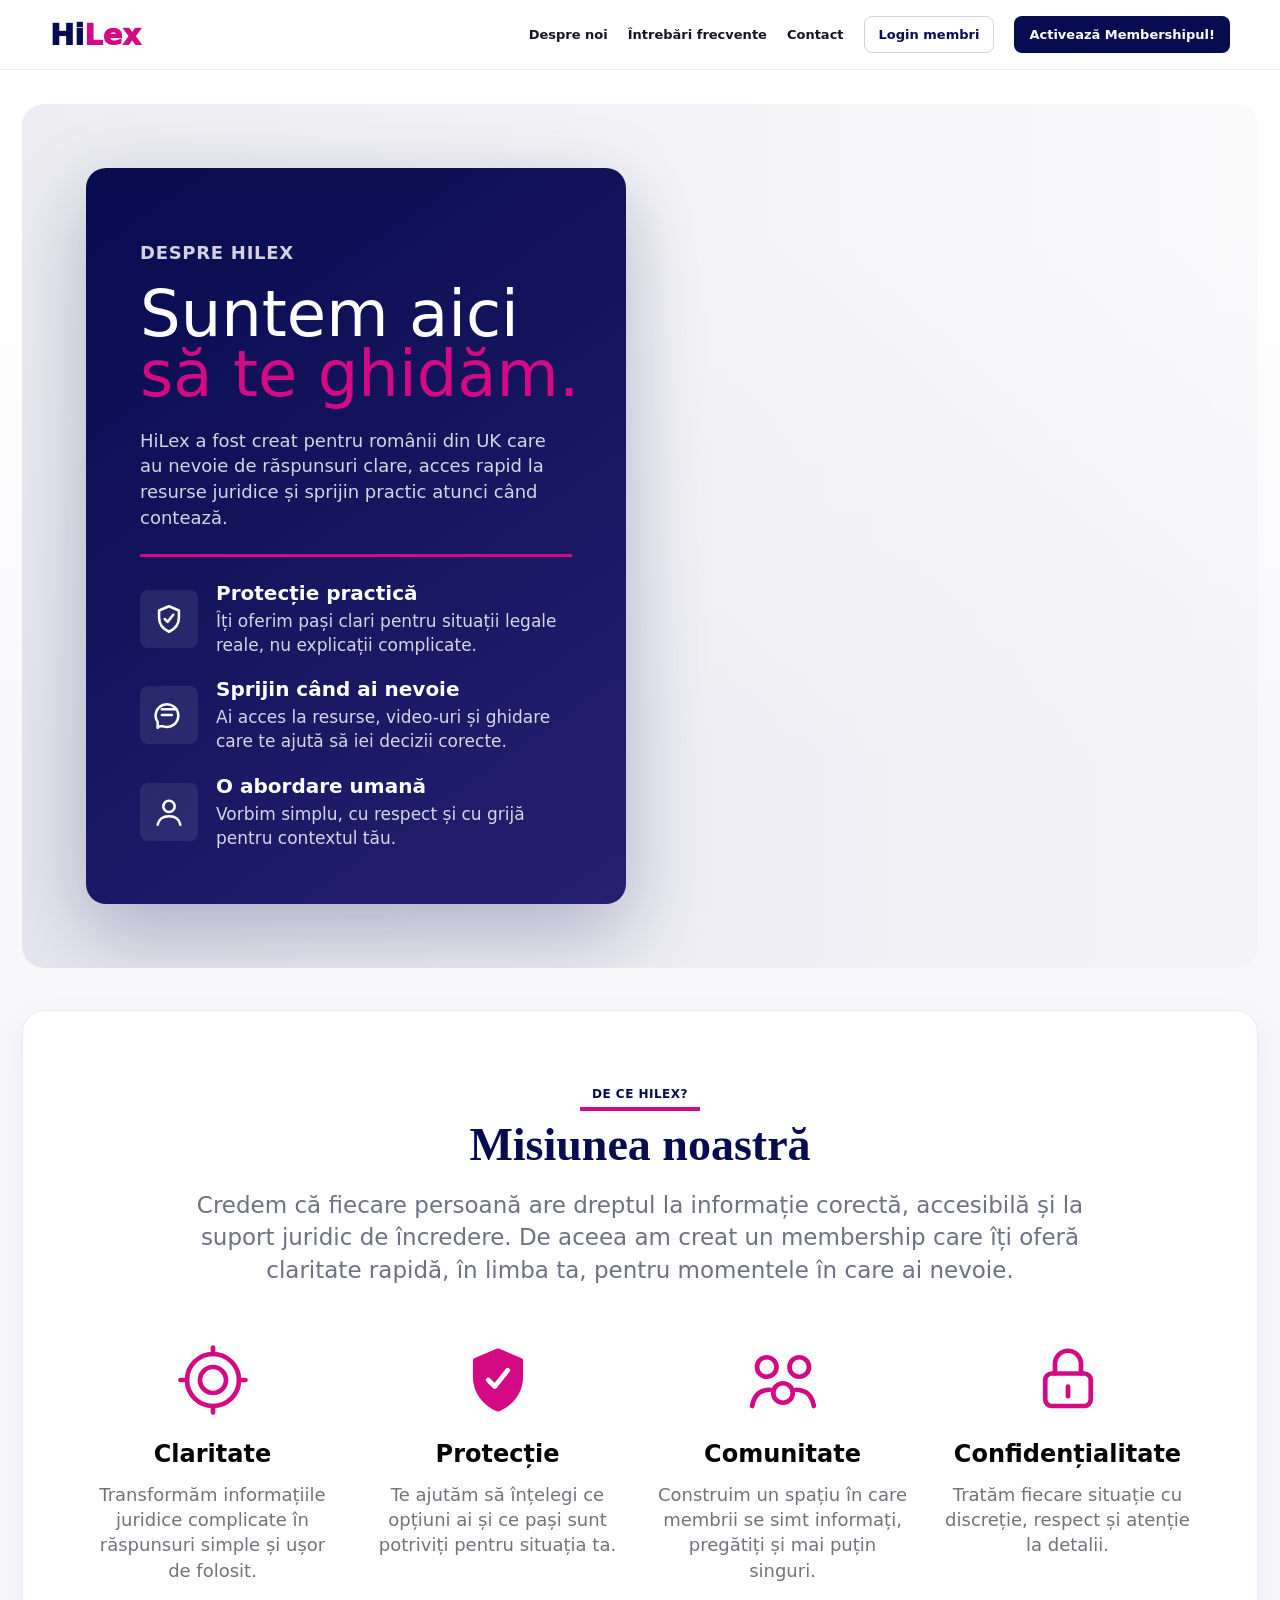
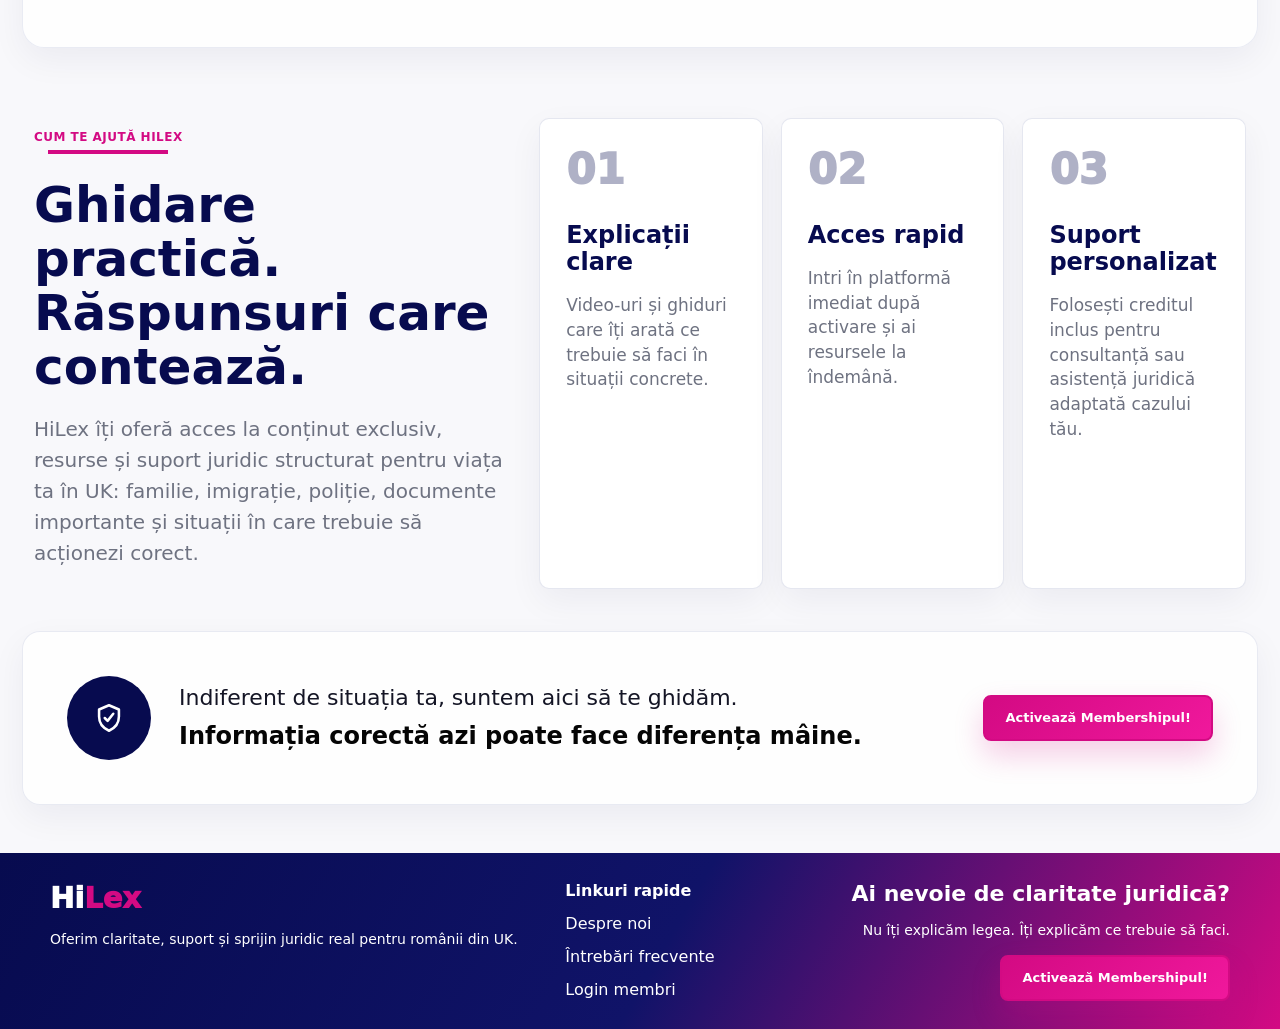
==== about.html @ f6d34c8b "commit" ====
<!doctype html>
<html lang="ro">
  <head>
    <meta charset="utf-8" />
    <meta name="viewport" content="width=device-width, initial-scale=1" />
    <title>Despre HiLex - Protecție legală pentru viața reală</title>
    <meta
      name="description"
      content="HiLex este membershipul creat pentru românii din UK care au nevoie de claritate, ghidare practică și acces rapid la resurse juridice."
    />
    <link rel="stylesheet" href="styles.css" />
  </head>
  <body>
    <header class="site-header">
      <a class="brand" href="index.html">Hi<span>Lex</span></a>
      <nav>
        <a href="about.html">Despre noi</a>
        <a href="index.html#faq">Întrebări frecvente</a>
        <a href="#contact">Contact</a>
        <a class="header-login" href="https://membersaccess.hilex.co.uk/login">Login membri</a>
        <a class="header-cta" href="index.html#pachete">Activează Membershipul!</a>
      </nav>
    </header>

    <main>
      <section class="about-hero">
        <div class="about-hero-image">
          <div class="about-hero-panel">
            <p class="mini-label">Despre HiLex</p>
            <h1>Suntem aici<br /><span>să te ghidăm.</span></h1>
            <p>
              HiLex a fost creat pentru românii din UK care au nevoie de răspunsuri clare,
              acces rapid la resurse juridice și sprijin practic atunci când contează.
            </p>
            <div class="about-panel-line"></div>
            <div class="about-proof-list">
              <article>
                <span class="about-proof-icon" aria-hidden="true">
                  <svg viewBox="0 0 24 24"><path d="M12 3 19 6v5c0 4.5-2.8 8.2-7 10-4.2-1.8-7-5.5-7-10V6l7-3Z"/><path d="m9 12 2 2 4-5"/></svg>
                </span>
                <div>
                  <strong>Protecție practică</strong>
                  <p>Îți oferim pași clari pentru situații legale reale, nu explicații complicate.</p>
                </div>
              </article>
              <article>
                <span class="about-proof-icon" aria-hidden="true">
                  <svg viewBox="0 0 24 24"><path d="M7 8h10"/><path d="M7 12h7"/><path d="M5 20 4 21v-4A8 8 0 1 1 8 20H5Z"/></svg>
                </span>
                <div>
                  <strong>Sprijin când ai nevoie</strong>
                  <p>Ai acces la resurse, video-uri și ghidare care te ajută să iei decizii corecte.</p>
                </div>
              </article>
              <article>
                <span class="about-proof-icon" aria-hidden="true">
                  <svg viewBox="0 0 24 24"><path d="M12 12a4 4 0 1 0 0-8 4 4 0 0 0 0 8Z"/><path d="M4 21c.8-4 3.4-6 8-6s7.2 2 8 6"/></svg>
                </span>
                <div>
                  <strong>O abordare umană</strong>
                  <p>Vorbim simplu, cu respect și cu grijă pentru contextul tău.</p>
                </div>
              </article>
            </div>
          </div>
        </div>
      </section>

      <section class="about-mission">
        <p class="mini-label">De ce HiLex?</p>
        <h2>Misiunea noastră</h2>
        <p class="about-section-lead">
          Credem că fiecare persoană are dreptul la informație corectă, accesibilă
          și la suport juridic de încredere. De aceea am creat un membership care
          îți oferă claritate rapidă, în limba ta, pentru momentele în care ai nevoie.
        </p>
        <div class="about-values-grid">
          <article>
            <span class="about-value-icon" aria-hidden="true">
              <svg viewBox="0 0 24 24"><circle cx="12" cy="12" r="8"/><circle cx="12" cy="12" r="4"/><path d="M12 4V2"/><path d="M20 12h2"/><path d="M12 22v-2"/><path d="M2 12h2"/></svg>
            </span>
            <h3>Claritate</h3>
            <p>Transformăm informațiile juridice complicate în răspunsuri simple și ușor de folosit.</p>
          </article>
          <article>
            <span class="about-value-icon solid" aria-hidden="true">
              <svg viewBox="0 0 24 24"><path d="M12 3 19 6v5c0 4.5-2.8 8.2-7 10-4.2-1.8-7-5.5-7-10V6l7-3Z"/><path d="m9 12 2 2 4-5"/></svg>
            </span>
            <h3>Protecție</h3>
            <p>Te ajutăm să înțelegi ce opțiuni ai și ce pași sunt potriviți pentru situația ta.</p>
          </article>
          <article>
            <span class="about-value-icon" aria-hidden="true">
              <svg viewBox="0 0 24 24"><path d="M7 11a3 3 0 1 0 0-6 3 3 0 0 0 0 6Z"/><path d="M17 11a3 3 0 1 0 0-6 3 3 0 0 0 0 6Z"/><path d="M12 19a3 3 0 1 0 0-6 3 3 0 0 0 0 6Z"/><path d="M2.5 20c.6-3.2 2.4-5 5.5-5"/><path d="M21.5 20c-.6-3.2-2.4-5-5.5-5"/></svg>
            </span>
            <h3>Comunitate</h3>
            <p>Construim un spațiu în care membrii se simt informați, pregătiți și mai puțin singuri.</p>
          </article>
          <article>
            <span class="about-value-icon" aria-hidden="true">
              <svg viewBox="0 0 24 24"><rect x="5" y="10" width="14" height="10" rx="2"/><path d="M8 10V7a4 4 0 0 1 8 0v3"/><path d="M12 14v3"/></svg>
            </span>
            <h3>Confidențialitate</h3>
            <p>Tratăm fiecare situație cu discreție, respect și atenție la detalii.</p>
          </article>
        </div>
      </section>

      <section class="about-team">
        <div class="about-team-intro">
          <p class="mini-label">Cum te ajută HiLex</p>
          <h2>Ghidare practică. Răspunsuri care contează.</h2>
          <p>
            HiLex îți oferă acces la conținut exclusiv, resurse și suport juridic
            structurat pentru viața ta în UK: familie, imigrație, poliție,
            documente importante și situații în care trebuie să acționezi corect.
          </p>
        </div>
        <div class="about-support-grid">
          <article>
            <span>01</span>
            <h3>Explicații clare</h3>
            <p>Video-uri și ghiduri care îți arată ce trebuie să faci în situații concrete.</p>
          </article>
          <article>
            <span>02</span>
            <h3>Acces rapid</h3>
            <p>Intri în platformă imediat după activare și ai resursele la îndemână.</p>
          </article>
          <article>
            <span>03</span>
            <h3>Suport personalizat</h3>
            <p>Folosești creditul inclus pentru consultanță sau asistență juridică adaptată cazului tău.</p>
          </article>
        </div>
      </section>

      <section class="about-cta">
        <span class="about-cta-icon" aria-hidden="true">
          <svg viewBox="0 0 24 24"><path d="M12 3 19 6v5c0 4.5-2.8 8.2-7 10-4.2-1.8-7-5.5-7-10V6l7-3Z"/><path d="m9 12 2 2 4-5"/></svg>
        </span>
        <div>
          <p>Indiferent de situația ta, suntem aici să te ghidăm.</p>
          <strong>Informația corectă azi poate face diferența mâine.</strong>
        </div>
        <a class="button primary" href="index.html#pachete">Activează Membershipul!</a>
      </section>
    </main>

    <footer class="footer" id="contact">
      <div>
        <a class="brand" href="index.html">Hi<span>Lex</span></a>
        <p>Oferim claritate, suport și sprijin juridic real pentru românii din UK.</p>
      </div>
      <div>
        <strong>Linkuri rapide</strong>
        <a href="about.html">Despre noi</a>
        <a href="index.html#faq">Întrebări frecvente</a>
        <a href="https://membersaccess.hilex.co.uk/login">Login membri</a>
      </div>
      <div class="footer-cta">
        <h3>Ai nevoie de claritate juridică?</h3>
        <p>Nu îți explicăm legea. Îți explicăm ce trebuie să faci.</p>
        <a class="button primary" href="index.html#pachete">Activează Membershipul!</a>
      </div>
    </footer>
  </body>
</html>
---- styles.css ----
:root {
  --navy: #070b4f;
  --navy-2: #12165f;
  --pink: #d30a83;
  --pink-2: #f0189c;
  --pink-soft: #fff0f8;
  --lavender: #f6f3ff;
  --ink: #141525;
  --muted: #6e7281;
  --line: #e4e6f0;
  --soft: #f8f8fb;
  --white: #ffffff;
  --shadow: 0 20px 60px rgba(7, 11, 79, 0.09);
  --shadow-soft: 0 12px 34px rgba(7, 11, 79, 0.055);
  --page-max: 1180px;
  font-family: Inter, ui-sans-serif, system-ui, -apple-system, BlinkMacSystemFont, "Segoe UI", sans-serif;
}

* {
  box-sizing: border-box;
}

html {
  scroll-behavior: smooth;
  overflow-x: hidden;
}

body {
  background:
    linear-gradient(180deg, #ffffff 0, #ffffff 240px, var(--soft) 760px);
  color: var(--ink);
  margin: 0;
  overflow-x: hidden;
}

a {
  color: inherit;
  text-decoration: none;
}

.site-header {
  align-items: center;
  backdrop-filter: blur(18px);
  background: rgba(255, 255, 255, 0.88);
  border-bottom: 1px solid rgba(228, 230, 240, 0.8);
  display: flex;
  gap: 20px;
  justify-content: space-between;
  padding: 16px max(22px, calc((100vw - var(--page-max)) / 2));
  position: sticky;
  top: 0;
  z-index: 30;
}

.brand {
  color: var(--navy);
  font-size: 29px;
  font-weight: 950;
  letter-spacing: 0;
}

.brand span,
.kicker,
.mini-label {
  color: var(--pink);
}

nav {
  align-items: center;
  display: flex;
  flex-wrap: wrap;
  gap: 20px;
  font-size: 13px;
  font-weight: 800;
}

.header-cta {
  background: var(--navy);
  border-radius: 8px;
  color: var(--white);
  padding: 11px 15px;
}

.header-login {
  border: 1px solid rgba(7, 11, 79, 0.18);
  border-radius: 8px;
  color: var(--navy);
  padding: 10px 14px;
}

.header-login:hover {
  background: rgba(7, 11, 79, 0.06);
}

.hero {
  background: transparent;
  display: grid;
  gap: 40px;
  grid-template-columns: minmax(0, 1fr) minmax(390px, 0.92fr);
  margin: 30px auto 0;
  max-width: min(var(--page-max), calc(100vw - 44px));
  overflow: hidden;
  padding: 0 0 32px;
}

.hero-copy {
  align-self: center;
}

.kicker,
.mini-label {
  font-size: 12px;
  font-weight: 900;
  letter-spacing: 0.04em;
  text-transform: uppercase;
}

h1,
h2,
h3,
p {
  letter-spacing: 0;
}

h1 {
  color: var(--navy);
  font-family: Georgia, "Times New Roman", serif;
  font-size: clamp(42px, 4.8vw, 64px);
  font-weight: 760;
  line-height: 0.94;
  margin: 12px 0 18px;
  max-width: 720px;
}

h1 span {
  display: block;
  white-space: nowrap;
}

h1 .line-two {
  color: var(--pink);
}

h2 {
  color: var(--navy);
  font-family: Georgia, "Times New Roman", serif;
  font-size: clamp(30px, 3.8vw, 46px);
  font-weight: 760;
  line-height: 1.04;
  margin: 8px 0 12px;
}

h3 {
  color: var(--navy);
  font-size: 22px;
  line-height: 1.14;
  margin: 0;
}

.lead {
  color: var(--navy);
  font-size: clamp(16px, 1.35vw, 19px);
  font-weight: 850;
  line-height: 1.34;
  max-width: 620px;
}

.problem-grid {
  display: grid;
  gap: 10px;
  grid-template-columns: repeat(2, minmax(0, 1fr));
  margin: 24px 0 18px;
  max-width: 690px;
}

.problem-grid article {
  align-items: center;
  background: rgba(255, 255, 255, 0.86);
  border: 1px solid rgba(211, 10, 131, 0.16);
  border-radius: 8px;
  box-shadow: var(--shadow-soft);
  display: flex;
  gap: 13px;
  min-height: 72px;
  padding: 13px;
  transition: transform 180ms ease, box-shadow 180ms ease, border-color 180ms ease;
}

.problem-grid article:hover {
  border-color: var(--pink);
  box-shadow: 0 20px 42px rgba(211, 10, 131, 0.12);
  transform: translateY(-4px);
}

.icon {
  align-items: center;
  background:
    linear-gradient(180deg, rgba(255, 255, 255, 0.74), rgba(255, 255, 255, 0.48)),
    rgba(7, 11, 79, 0.08);
  border: 1px solid rgba(7, 11, 79, 0.08);
  border-radius: 999px;
  color: var(--navy);
  display: inline-flex;
  flex: 0 0 40px;
  height: 40px;
  justify-content: center;
  width: 40px;
}

.icon svg {
  fill: none;
  height: 21px;
  stroke: currentColor;
  stroke-linecap: round;
  stroke-linejoin: round;
  stroke-width: 1.9;
  width: 21px;
}

.problem-grid strong {
  color: var(--navy);
  font-size: 13px;
  line-height: 1.22;
}

.member-note {
  background: rgba(7, 11, 79, 0.055);
  border: 1px solid rgba(7, 11, 79, 0.12);
  border-radius: 8px;
  color: var(--navy);
  font-size: 13px;
  font-weight: 820;
  line-height: 1.4;
  margin: 22px 0;
  max-width: 690px;
  padding: 13px 15px;
}

.actions {
  display: flex;
  flex-wrap: wrap;
  gap: 14px;
  margin-top: 20px;
}

.button {
  align-items: center;
  border: 2px solid var(--navy);
  border-radius: 8px;
  cursor: pointer;
  display: inline-flex;
  font-size: 13px;
  font-weight: 900;
  justify-content: center;
  min-height: 46px;
  padding: 12px 20px;
  transition: transform 180ms ease, box-shadow 180ms ease, background 180ms ease;
}

.button:hover {
  transform: translateY(-2px);
}

.button.primary {
  background: linear-gradient(135deg, var(--pink), var(--pink-2));
  border-color: var(--pink);
  box-shadow: 0 14px 30px rgba(211, 10, 131, 0.2);
  color: var(--white);
}

.button.secondary {
  background: var(--white);
  color: var(--navy);
}

.button.secondary:hover {
  background: var(--navy);
  color: var(--white);
}

.launch-note {
  color: #8d1158;
  font-size: 12px;
  font-weight: 850;
  margin-top: 12px;
}

.hero-media {
  align-self: center;
}

.media-card {
  aspect-ratio: 1418 / 1132;
  border: 1px solid rgba(255, 255, 255, 0.72);
  border-radius: 10px;
  box-shadow: 0 22px 56px rgba(7, 11, 79, 0.14);
  min-height: 0;
  overflow: hidden;
  position: relative;
}

.media-image {
  background:
    url("assets/hilex-hero.png");
  background-position: center;
  background-size: cover;
  height: 100%;
  min-height: 0;
}

.floating-note {
  align-items: center;
  background: rgba(255, 255, 255, 0.96);
  border: 1px solid rgba(255, 255, 255, 0.86);
  border-radius: 10px;
  box-shadow: 0 18px 44px rgba(7, 11, 79, 0.14);
  color: #1f2028;
  display: flex;
  flex-wrap: wrap;
  font-size: 16px;
  font-weight: 520;
  line-height: 1.05;
  max-width: 270px;
  padding: 13px 18px;
  position: absolute;
  display: none;
}

.floating-note::before {
  background: transparent;
  border-radius: 0;
  color: var(--pink);
  content: "⚖";
  display: grid;
  flex: 0 0 38px;
  font-size: 28px;
  font-weight: 950;
  height: 38px;
  margin-right: 12px;
  place-items: center;
}

.floating-note strong {
  display: block;
  flex-basis: calc(100% - 50px);
  font-weight: 920;
}

.floating-note[data-icon="person"]::before {
  content: "○";
  font-size: 34px;
}

.floating-note[data-icon="chat"]::before {
  content: "☏";
  font-size: 30px;
}

.note-one {
  right: 26px;
  top: 92px;
}

.note-two {
  bottom: 132px;
  right: 26px;
}

.note-three {
  bottom: 34px;
  left: 26px;
}

.trust-strip {
  background: rgba(255, 255, 255, 0.94);
  border: 1px solid rgba(228, 230, 240, 0.9);
  border-radius: 10px;
  box-shadow: 0 18px 46px rgba(7, 11, 79, 0.055);
  display: grid;
  gap: 0;
  grid-template-columns: repeat(4, minmax(0, 1fr));
  margin: 8px auto 0;
  max-width: min(var(--page-max), calc(100vw - 44px));
  overflow: hidden;
  padding: 22px 28px 26px;
  position: relative;
  z-index: 3;
}

.trust-title {
  align-items: center;
  background: transparent;
  border-bottom: 0;
  display: grid;
  gap: 5px;
  grid-column: 1 / -1;
  justify-content: center;
  padding: 0 0 20px;
  text-align: center;
}

.trust-title span {
  color: var(--pink);
  font-size: 11px;
  font-weight: 950;
  letter-spacing: 0.06em;
  text-transform: uppercase;
}

.trust-title h2 {
  color: var(--navy);
  font-family: Georgia, "Times New Roman", serif;
  font-size: clamp(26px, 3vw, 38px);
  font-weight: 850;
  margin: 0;
  text-align: center;
}

.trust-strip article {
  align-items: start;
  border-right: 1px solid rgba(228, 230, 240, 0.95);
  display: grid;
  gap: 8px;
  min-height: 132px;
  padding: 8px 26px 0;
}

.trust-strip article:last-child {
  border-right: 0;
}

.trust-strip strong {
  color: var(--navy);
  font-size: 14px;
  font-weight: 900;
  line-height: 1.24;
}

.trust-strip p {
  color: var(--navy);
  font-size: 12px;
  font-weight: 560;
  line-height: 1.45;
  margin: 0;
  opacity: 0.86;
}

.trust-icon {
  align-items: center;
  background: transparent;
  border: 0;
  border-radius: 0;
  color: var(--pink);
  display: inline-flex;
  flex: 0 0 34px;
  height: 34px;
  justify-content: center;
  width: 34px;
}

.trust-icon svg {
  fill: none;
  height: 34px;
  stroke: currentColor;
  stroke-linecap: round;
  stroke-linejoin: round;
  stroke-width: 1.9;
  width: 34px;
}

.section {
  margin: 0 auto;
  max-width: min(var(--page-max), calc(100vw - 44px));
  padding: 54px 0;
}

.section.centered {
  text-align: center;
}

.section.centered:not(.soft) {
  background: rgba(255, 255, 255, 0.94);
  border: 1px solid rgba(228, 230, 240, 0.92);
  border-radius: 8px;
  box-shadow: var(--shadow-soft);
  margin-top: 14px;
  padding: 38px 34px;
}

.section.soft {
  background: transparent;
  max-width: min(var(--page-max), calc(100vw - 44px));
  padding-left: 0;
  padding-right: 0;
}

.muted {
  color: var(--muted);
  font-size: 15px;
  line-height: 1.5;
  margin-left: auto;
  margin-right: auto;
  max-width: 790px;
}

.situation-grid,
.steps-grid,
.video-grid,
.pricing-grid {
  display: grid;
  gap: 22px;
  margin-top: 28px;
}

.situation-grid {
  grid-template-columns: repeat(3, minmax(0, 1fr));
}

.info-card,
.step,
.video-card,
.price-card {
  background: var(--white);
  border: 1px solid var(--line);
  border-radius: 8px;
  box-shadow: var(--shadow-soft);
  text-align: left;
}

.info-card {
  background: var(--white);
  display: flex;
  flex-direction: column;
  gap: 14px;
  min-height: 270px;
  padding: 28px;
  position: relative;
  text-align: left;
  transition: transform 180ms ease, box-shadow 180ms ease;
}

.info-card:hover,
.video-card:hover,
.price-card:hover {
  box-shadow: var(--shadow);
  transform: translateY(-4px);
}

.info-card.emphasized {
  border-color: var(--line);
}

.card-number {
  color: rgba(7, 11, 79, 0.35);
  display: inline-block;
  font-size: 24px;
  font-weight: 950;
  line-height: 1;
  padding-bottom: 12px;
  position: relative;
}

.card-number::after {
  background: var(--pink);
  bottom: 0;
  content: "";
  height: 2px;
  left: 0;
  position: absolute;
  width: 34px;
}

.info-card h3 {
  font-size: 20px;
  line-height: 1.08;
  max-width: 260px;
}

.info-card p,
.step p,
.video-card p,
.price-card p,
.footer p {
  color: var(--muted);
  line-height: 1.5;
  font-size: 14px;
}

.info-card > p {
  border-top: 2px solid rgba(7, 11, 79, 0.18);
  font-size: 13px;
  margin: 0;
  max-width: 270px;
  padding-top: 16px;
}

.info-card strong,
.video-card small,
.small-note {
  background: rgba(7, 11, 79, 0.055);
  border-radius: 8px;
  color: var(--navy);
  display: block;
  font-weight: 790;
  padding: 14px;
}

.info-card strong {
  align-items: center;
  display: grid;
  font-size: 12px;
  gap: 12px;
  grid-template-columns: 38px minmax(0, 1fr);
  margin-top: auto;
  padding: 12px;
}

.info-card strong span {
  align-items: center;
  border-right: 1px solid rgba(7, 11, 79, 0.12);
  color: var(--pink);
  display: inline-flex;
  font-size: 24px;
  height: 42px;
}

.member-note.slim {
  display: inline-block;
  font-size: 13px;
  margin-top: 26px;
  max-width: 980px;
}

.steps-grid {
  counter-reset: membership-step;
  grid-template-columns: repeat(3, minmax(0, 1fr));
  margin-left: auto;
  margin-right: auto;
  max-width: 980px;
  position: relative;
}

.steps-grid::before {
  background: linear-gradient(90deg, transparent, rgba(7, 11, 79, 0.16), transparent);
  content: "";
  height: 2px;
  left: 12%;
  position: absolute;
  right: 12%;
  top: 42px;
}

.step {
  background:
    linear-gradient(180deg, rgba(255, 255, 255, 0.96), rgba(255, 255, 255, 0.88));
  min-height: 238px;
  overflow: hidden;
  padding: 30px;
  position: relative;
  transition: transform 180ms ease, box-shadow 180ms ease, border-color 180ms ease;
}

.step.active {
  background:
    linear-gradient(145deg, var(--navy), var(--navy-2));
  color: var(--white);
}

.step.active h3,
.step.active p {
  color: var(--white);
}

.step span {
  align-items: center;
  background: rgba(7, 11, 79, 0.07);
  border: 1px solid rgba(7, 11, 79, 0.08);
  border-radius: 999px;
  color: var(--navy);
  display: inline-flex;
  font-size: 21px;
  font-weight: 950;
  height: 64px;
  justify-content: center;
  margin-bottom: 28px;
  position: relative;
  width: 64px;
  z-index: 1;
}

.step.active span {
  background: rgba(255, 255, 255, 0.12);
  border-color: rgba(255, 255, 255, 0.2);
  color: var(--white);
}

.step::after {
  background: rgba(7, 11, 79, 0.045);
  border-radius: 999px;
  content: "";
  height: 150px;
  position: absolute;
  right: -54px;
  top: -62px;
  width: 150px;
}

.step:hover {
  border-color: rgba(7, 11, 79, 0.18);
  box-shadow: var(--shadow);
  transform: translateY(-5px);
}

.video-grid {
  grid-template-columns: repeat(3, minmax(0, 1fr));
}

.video-card {
  overflow: hidden;
  transition: transform 180ms ease, box-shadow 180ms ease;
}

.video-card h3,
.video-card p,
.video-card small {
  margin-left: 20px;
  margin-right: 20px;
}

.video-card h3 {
  font-size: 18px;
  margin-top: 22px;
}

.video-card small {
  margin-bottom: 24px;
}

.video-thumb {
  align-items: center;
  aspect-ratio: 16 / 9;
  border: 0;
  background-position: center;
  background-size: cover;
  cursor: pointer;
  display: grid;
  font: inherit;
  overflow: hidden;
  padding: 0;
  place-items: center;
  position: relative;
  text-align: center;
  width: 100%;
}

.video-thumb:hover span,
.video-thumb:focus-visible span {
  transform: scale(1.06);
}

.video-thumb:focus-visible {
  outline: 3px solid rgba(211, 10, 131, 0.36);
  outline-offset: 4px;
}

.video-thumb::before {
  background: linear-gradient(180deg, rgba(7, 11, 79, 0.08), rgba(7, 11, 79, 0.62));
  content: "";
  inset: 0;
  position: absolute;
}

.video-thumb span {
  align-items: center;
  background: rgba(255, 255, 255, 0.94);
  border-radius: 999px;
  box-shadow: 0 16px 34px rgba(0, 0, 0, 0.18);
  color: var(--pink);
  display: inline-flex;
  font-size: 24px;
  height: 58px;
  justify-content: center;
  padding-left: 5px;
  position: relative;
  transition: transform 180ms ease;
  width: 58px;
}

.video-thumb b {
  background: var(--pink);
  border-radius: 999px;
  color: var(--white);
  font-size: 12px;
  font-weight: 950;
  left: 16px;
  padding: 8px 11px;
  position: absolute;
  text-transform: uppercase;
  top: 16px;
}

.video-thumb.police {
  background-image: url("https://images.unsplash.com/photo-1589578527966-fdac0f44566c?auto=format&fit=crop&w=900&q=80");
}

.video-thumb.citizenship {
  background-image: url("https://images.unsplash.com/photo-1450101499163-c8848c66ca85?auto=format&fit=crop&w=900&q=80");
}

.video-thumb.protection {
  background-image: url("https://images.unsplash.com/photo-1505664194779-8beaceb93744?auto=format&fit=crop&w=900&q=80");
}

.package-subtitle,
.closing-line {
  color: var(--navy);
  font-weight: 950;
}

.pricing-grid {
  align-items: stretch;
  grid-template-columns: repeat(2, minmax(0, 1fr));
  margin-left: auto;
  margin-right: auto;
  max-width: 1040px;
  text-align: left;
}

.price-card {
  display: flex;
  flex-direction: column;
  padding: 28px;
  position: relative;
}

.price-card.recommended {
  border: 2px solid var(--pink);
  box-shadow: 0 22px 58px rgba(211, 10, 131, 0.14);
}

.recommended-label {
  color: var(--pink);
  background: var(--pink);
  border-radius: 999px;
  color: var(--white);
  display: inline-flex;
  font-size: 12px;
  font-weight: 950;
  left: 0;
  position: absolute;
  right: 0;
  text-align: center;
  top: -18px;
  width: fit-content;
  margin: 0 auto;
  padding: 7px 12px;
}

.price {
  color: #030303;
  font-size: clamp(42px, 4.8vw, 58px);
  font-weight: 950;
  line-height: 1;
  margin: 20px 0 14px;
}

.price span {
  font-size: 18px;
  font-weight: 500;
}

.price-card hr {
  border: 0;
  border-top: 3px solid var(--pink);
  margin: 20px 0;
  width: 100%;
}

ul {
  display: grid;
  gap: 10px;
  list-style: none;
  margin: 16px 0 28px;
  padding: 0;
}

li {
  color: var(--ink);
  font-size: 13px;
  line-height: 1.35;
  padding-left: 28px;
  position: relative;
}

li::before {
  align-items: center;
  background: var(--navy);
  border-radius: 999px;
  color: var(--white);
  content: "✓";
  display: inline-flex;
  font-size: 12px;
  font-weight: 950;
  height: 18px;
  justify-content: center;
  left: 0;
  position: absolute;
  top: -1px;
  width: 18px;
}

.recommended li::before {
  background: var(--pink);
}

.price-card .button {
  margin-top: auto;
  width: 100%;
}

.small-note {
  font-size: 12px;
  margin-bottom: 0;
  text-align: center;
}

.modal-open {
  overflow: hidden;
}

.modal-overlay {
  align-items: center;
  background: rgba(7, 11, 79, 0.58);
  backdrop-filter: blur(10px);
  display: flex;
  inset: 0;
  justify-content: center;
  opacity: 0;
  padding: 24px;
  pointer-events: none;
  position: fixed;
  transition: opacity 180ms ease;
  z-index: 100;
}

.modal-overlay[aria-hidden="false"] {
  opacity: 1;
  pointer-events: auto;
}

.member-modal {
  background:
    radial-gradient(circle at top right, rgba(211, 10, 131, 0.14), transparent 34%),
    var(--white);
  border: 1px solid rgba(255, 255, 255, 0.76);
  border-radius: 18px;
  box-shadow: 0 34px 90px rgba(7, 11, 79, 0.28);
  color: var(--navy);
  max-width: 520px;
  padding: 34px;
  position: relative;
  text-align: center;
  transform: translateY(10px) scale(0.98);
  transition: transform 180ms ease;
  width: min(100%, 520px);
}

.modal-overlay[aria-hidden="false"] .member-modal {
  transform: translateY(0) scale(1);
}

.modal-close {
  align-items: center;
  background: #f1f3f8;
  border: 0;
  border-radius: 999px;
  color: var(--navy);
  cursor: pointer;
  display: inline-flex;
  font-size: 26px;
  font-weight: 700;
  height: 38px;
  justify-content: center;
  line-height: 1;
  position: absolute;
  right: 18px;
  top: 18px;
  width: 38px;
}

.modal-close:hover,
.modal-close:focus-visible {
  background: rgba(211, 10, 131, 0.1);
  outline: none;
}

.modal-icon {
  align-items: center;
  background: rgba(211, 10, 131, 0.1);
  border-radius: 999px;
  color: var(--pink);
  display: inline-flex;
  font-size: 22px;
  height: 64px;
  justify-content: center;
  margin-bottom: 18px;
  padding-left: 4px;
  width: 64px;
}

.member-modal .mini-label {
  display: block;
  margin-bottom: 10px;
}

.member-modal h2 {
  font-family: inherit;
  font-size: clamp(26px, 4vw, 34px);
  line-height: 1.08;
  margin: 0 auto 14px;
  max-width: 430px;
}

.member-modal p:not(.mini-label) {
  color: var(--muted);
  font-size: 17px;
  line-height: 1.55;
  margin: 0 auto;
  max-width: 430px;
}

.modal-actions {
  display: grid;
  gap: 12px;
  margin-top: 26px;
}

.modal-secondary {
  background: transparent;
  border: 1px solid rgba(7, 11, 79, 0.16);
  color: var(--navy);
}

.about-hero {
  margin: 34px auto 0;
  max-width: min(1280px, calc(100vw - 44px));
}

.about-hero-image {
  align-items: center;
  background:
    linear-gradient(90deg, rgba(7, 11, 79, 0.08), rgba(7, 11, 79, 0.02)),
    url("https://images.unsplash.com/photo-1518005020951-eccb494ad742?auto=format&fit=crop&w=1800&q=80");
  background-position: center;
  background-size: cover;
  border-radius: 22px;
  display: flex;
  min-height: 690px;
  padding: clamp(28px, 5vw, 70px);
  position: relative;
  overflow: hidden;
}

.about-hero-panel {
  background: linear-gradient(145deg, var(--navy), #25206f);
  border-radius: 20px;
  box-shadow: 0 28px 80px rgba(7, 11, 79, 0.26);
  color: var(--white);
  max-width: 540px;
  padding: clamp(30px, 4.5vw, 54px);
}

.about-hero-panel h1 {
  color: var(--white);
  font-family: inherit;
  font-size: clamp(44px, 5vw, 74px);
  font-weight: 400;
  line-height: 0.94;
  margin: 12px 0 24px;
  max-width: 100%;
}

.about-hero-panel h1 span {
  color: var(--pink);
}

.about-hero-panel p {
  color: rgba(255, 255, 255, 0.82);
  font-size: 18px;
  line-height: 1.42;
}

.about-panel-line {
  background: var(--pink);
  height: 3px;
  margin: 24px 0;
  width: 100%;
}

.about-proof-list {
  display: grid;
  gap: 20px;
}

.about-proof-list article {
  align-items: center;
  display: grid;
  gap: 18px;
  grid-template-columns: 58px minmax(0, 1fr);
}

.about-proof-list strong {
  color: var(--white);
  display: block;
  font-size: 20px;
  margin-bottom: 4px;
}

.about-proof-list p {
  font-size: 17px;
  margin: 0;
}

.about-proof-icon {
  align-items: center;
  background: rgba(255, 255, 255, 0.08);
  border-radius: 8px;
  color: var(--white);
  display: inline-flex;
  height: 58px;
  justify-content: center;
  width: 58px;
}

.about-proof-icon svg,
.about-value-icon svg,
.about-cta-icon svg {
  fill: none;
  height: 34px;
  stroke: currentColor;
  stroke-linecap: round;
  stroke-linejoin: round;
  stroke-width: 1.8;
  width: 34px;
}

.about-mission,
.about-team,
.about-cta {
  margin: 42px auto 0;
  max-width: min(1280px, calc(100vw - 44px));
}

.about-mission {
  background: rgba(255, 255, 255, 0.78);
  border: 1px solid rgba(228, 230, 240, 0.8);
  border-radius: 22px;
  box-shadow: var(--shadow-soft);
  padding: clamp(34px, 5vw, 64px);
  text-align: center;
}

.about-mission .mini-label {
  color: var(--navy);
  display: inline-flex;
  justify-content: center;
  position: relative;
}

.about-mission .mini-label::after,
.about-team .mini-label::after {
  background: var(--pink);
  bottom: -10px;
  content: "";
  height: 4px;
  left: 50%;
  position: absolute;
  transform: translateX(-50%);
  width: 120px;
}

.about-section-lead {
  color: var(--muted);
  font-size: clamp(18px, 2vw, 23px);
  line-height: 1.42;
  margin: 20px auto 54px;
  max-width: 960px;
}

.about-values-grid {
  display: grid;
  gap: 34px;
  grid-template-columns: repeat(4, minmax(0, 1fr));
}

.about-values-grid article {
  text-align: center;
}

.about-value-icon {
  color: var(--pink);
  display: inline-flex;
  margin-bottom: 22px;
}

.about-value-icon svg {
  height: 78px;
  stroke-width: 1.45;
  width: 78px;
}

.about-value-icon.solid svg {
  fill: var(--pink);
  stroke: var(--pink);
}

.about-value-icon.solid path:last-child {
  stroke: var(--white);
  fill: none;
}

.about-values-grid h3 {
  color: #050505;
  font-size: 24px;
  margin-bottom: 14px;
}

.about-values-grid p {
  color: #73737b;
  font-size: 18px;
  line-height: 1.4;
  margin: 0 auto;
  max-width: 260px;
}

.about-team {
  display: grid;
  gap: 34px;
  grid-template-columns: 0.8fr 1.2fr;
  padding: 28px 12px 0;
}

.about-team .mini-label {
  display: inline-flex;
  position: relative;
}

.about-team h2 {
  font-family: inherit;
  font-size: clamp(32px, 4vw, 50px);
  font-weight: 900;
  line-height: 1.08;
  margin-top: 22px;
}

.about-team-intro p:not(.mini-label) {
  color: var(--muted);
  font-size: 20px;
  line-height: 1.55;
}

.about-support-grid {
  display: grid;
  gap: 18px;
  grid-template-columns: repeat(3, minmax(0, 1fr));
}

.about-support-grid article {
  background: var(--white);
  border: 1px solid rgba(228, 230, 240, 0.95);
  border-radius: 10px;
  box-shadow: var(--shadow-soft);
  min-height: 260px;
  padding: 26px;
}

.about-support-grid span {
  color: rgba(7, 11, 79, 0.32);
  display: block;
  font-size: 42px;
  font-weight: 950;
  margin-bottom: 28px;
}

.about-support-grid h3 {
  font-size: 24px;
  margin-bottom: 14px;
}

.about-support-grid p {
  color: var(--muted);
  font-size: 17px;
  line-height: 1.45;
}

.about-cta {
  align-items: center;
  background: rgba(255, 255, 255, 0.78);
  border: 1px solid rgba(228, 230, 240, 0.84);
  border-radius: 18px;
  box-shadow: var(--shadow-soft);
  display: grid;
  gap: 28px;
  grid-template-columns: auto minmax(0, 1fr) auto;
  margin-bottom: 48px;
  padding: clamp(28px, 4vw, 44px);
}

.about-cta-icon {
  align-items: center;
  background: var(--navy);
  border-radius: 999px;
  color: var(--white);
  display: inline-flex;
  height: 84px;
  justify-content: center;
  width: 84px;
}

.about-cta p {
  color: var(--ink);
  font-size: 22px;
  margin: 0 0 12px;
}

.about-cta strong {
  color: #050505;
  font-size: 24px;
}

.closing-line {
  color: var(--navy);
  font-size: 13px;
  margin-top: 36px;
}

.faq {
  max-width: min(var(--page-max), calc(100vw - 44px));
}

.faq-list {
  display: grid;
  gap: 8px;
  margin-top: 24px;
}

.faq details {
  margin: 0;
  text-align: left;
}

.faq details::before {
  content: none;
}

.faq summary {
  align-items: center;
  background: #f1f3f8;
  border-radius: 8px;
  color: #20212b;
  cursor: pointer;
  display: flex;
  font-size: clamp(16px, 1.25vw, 18px);
  font-weight: 650;
  justify-content: space-between;
  min-height: 44px;
  padding: 12px 14px;
}

.faq summary::-webkit-details-marker {
  display: none;
}

.faq summary::after {
  align-items: center;
  background: #1b1c21;
  border-radius: 999px;
  color: var(--white);
  content: "⌃";
  display: inline-flex;
  flex: 0 0 22px;
  font-size: 15px;
  height: 22px;
  justify-content: center;
  margin-left: 14px;
  width: 22px;
}

.faq details[open] summary::after {
  content: "⌄";
}

.faq details p {
  background: var(--white);
  border: 1px solid var(--line);
  border-radius: 8px;
  color: var(--muted);
  line-height: 1.5;
  font-size: 15px;
  margin: 8px 0 0;
  padding: 14px 18px;
}

.footer {
  align-items: stretch;
  background: linear-gradient(120deg, var(--navy), #101368 52%, var(--pink));
  color: var(--white);
  display: grid;
  gap: 22px;
  grid-template-columns: 1fr auto 1fr;
  margin-top: 28px;
  padding: 28px max(22px, calc((100vw - var(--page-max)) / 2));
}

.footer .brand,
.footer h3,
.footer p,
.footer a {
  color: var(--white);
}

.footer > div {
  background: transparent;
  border: 0;
  border-radius: 0;
  padding: 0;
}

.footer div:nth-child(2) {
  display: grid;
  gap: 12px;
}

.footer-cta {
  background: transparent !important;
  text-align: right;
}

@media (max-width: 1080px) {
  .hero,
  .problem-grid,
  .situation-grid,
  .steps-grid,
  .video-grid,
  .pricing-grid,
  .footer {
    grid-template-columns: 1fr;
  }

  .trust-strip {
    grid-template-columns: repeat(2, minmax(0, 1fr));
  }

  .about-values-grid,
  .about-support-grid {
    grid-template-columns: repeat(2, minmax(0, 1fr));
  }

  .about-team,
  .about-cta {
    grid-template-columns: 1fr;
  }

  .about-cta .button {
    width: fit-content;
  }

  .trust-title {
    grid-column: 1 / -1;
  }

  .hero {
    background: var(--white);
  }

  h1 {
    font-size: clamp(38px, 6.8vw, 54px);
  }

  .media-card,
  .media-image {
    min-height: 460px;
  }

  .trust-strip {
    margin-top: 0;
  }

  .trust-strip article:nth-child(3) {
    border-right: 0;
  }
}

@media (max-width: 720px) {
  .site-header,
  nav,
  .actions {
    align-items: stretch;
    flex-direction: column;
  }

  .site-header {
    padding: 16px 20px;
    position: static;
  }

  .hero {
    gap: 26px;
    margin-top: 22px;
    max-width: calc(100vw - 36px);
    overflow: visible;
    padding: 0 0 24px;
  }

  h1 {
    font-size: clamp(34px, 10vw, 43px);
    line-height: 0.95;
    max-width: 100%;
  }

  h1 span {
    white-space: nowrap;
  }

  .lead {
    font-size: 17px;
    line-height: 1.38;
    max-width: 100%;
  }

  .problem-grid {
    gap: 12px;
    max-width: 100%;
  }

  .problem-grid article {
    min-height: auto;
    width: 100%;
  }

  .problem-grid strong {
    font-size: 15px;
  }

  .member-note {
    max-width: 100%;
    overflow: hidden;
    overflow-wrap: anywhere;
  }

  .actions {
    max-width: 100%;
  }

  .trust-strip {
    grid-template-columns: 1fr;
  }

  .about-hero {
    max-width: calc(100vw - 28px);
  }

  .about-hero-image {
    align-items: flex-end;
    border-radius: 16px;
    min-height: auto;
    padding: 18px;
  }

  .about-hero-panel {
    border-radius: 14px;
    padding: 26px 20px;
  }

  .about-hero-panel h1 {
    font-size: clamp(38px, 12vw, 52px);
  }

  .about-hero-panel p,
  .about-proof-list p {
    font-size: 15px;
  }

  .about-proof-list article {
    grid-template-columns: 48px minmax(0, 1fr);
  }

  .about-proof-icon {
    height: 48px;
    width: 48px;
  }

  .about-proof-icon svg {
    height: 28px;
    width: 28px;
  }

  .about-mission,
  .about-team,
  .about-cta {
    max-width: calc(100vw - 28px);
  }

  .about-values-grid,
  .about-support-grid {
    grid-template-columns: 1fr;
  }

  .about-mission {
    border-radius: 16px;
    padding: 32px 20px;
  }

  .about-section-lead {
    font-size: 16px;
    margin-bottom: 34px;
  }

  .about-value-icon svg {
    height: 62px;
    width: 62px;
  }

  .about-values-grid p,
  .about-team-intro p:not(.mini-label),
  .about-support-grid p {
    font-size: 16px;
  }

  .about-team {
    padding-left: 0;
    padding-right: 0;
  }

  .about-support-grid article {
    min-height: auto;
  }

  .about-cta {
    text-align: center;
  }

  .about-cta-icon {
    margin: 0 auto;
  }

  .trust-strip article {
    border-right: 0;
    border-top: 1px solid rgba(228, 230, 240, 0.9);
    min-height: auto;
    padding: 18px;
  }

  .trust-strip article:first-of-type {
    border-top: 0;
  }

  .button,
  .header-cta {
    max-width: 100%;
    text-align: center;
    width: 100%;
  }

  .media-card {
    aspect-ratio: 1418 / 1132;
    width: 100%;
  }

  .media-card,
  .media-image {
    min-height: 0;
  }

  .floating-note {
    left: 18px;
    max-width: calc(100% - 36px);
    right: auto;
  }

  .note-one {
    top: 24px;
  }

  .note-two {
    bottom: 96px;
  }

  .note-three {
    bottom: 24px;
  }

  .section {
    padding: 60px 0;
  }

  .info-card {
    min-height: auto;
    padding: 26px;
  }

  .faq summary {
    font-size: 15px;
    min-height: 50px;
    padding: 13px 14px;
  }

  .faq details p {
    margin-top: 8px;
  }

  .price-card {
    padding: 26px;
  }

  .price span {
    display: block;
    font-size: 28px;
    margin-top: 8px;
  }

  .modal-overlay {
    padding: 18px;
  }

  .member-modal {
    border-radius: 14px;
    padding: 30px 20px 22px;
  }

  .member-modal h2 {
    font-size: 24px;
  }

  .member-modal p:not(.mini-label) {
    font-size: 15px;
  }
}

@media (max-width: 390px) {
  h1 {
    font-size: clamp(31px, 9.2vw, 36px);
  }

  .kicker {
    font-size: 10px;
  }

  .lead {
    font-size: 16px;
  }
}
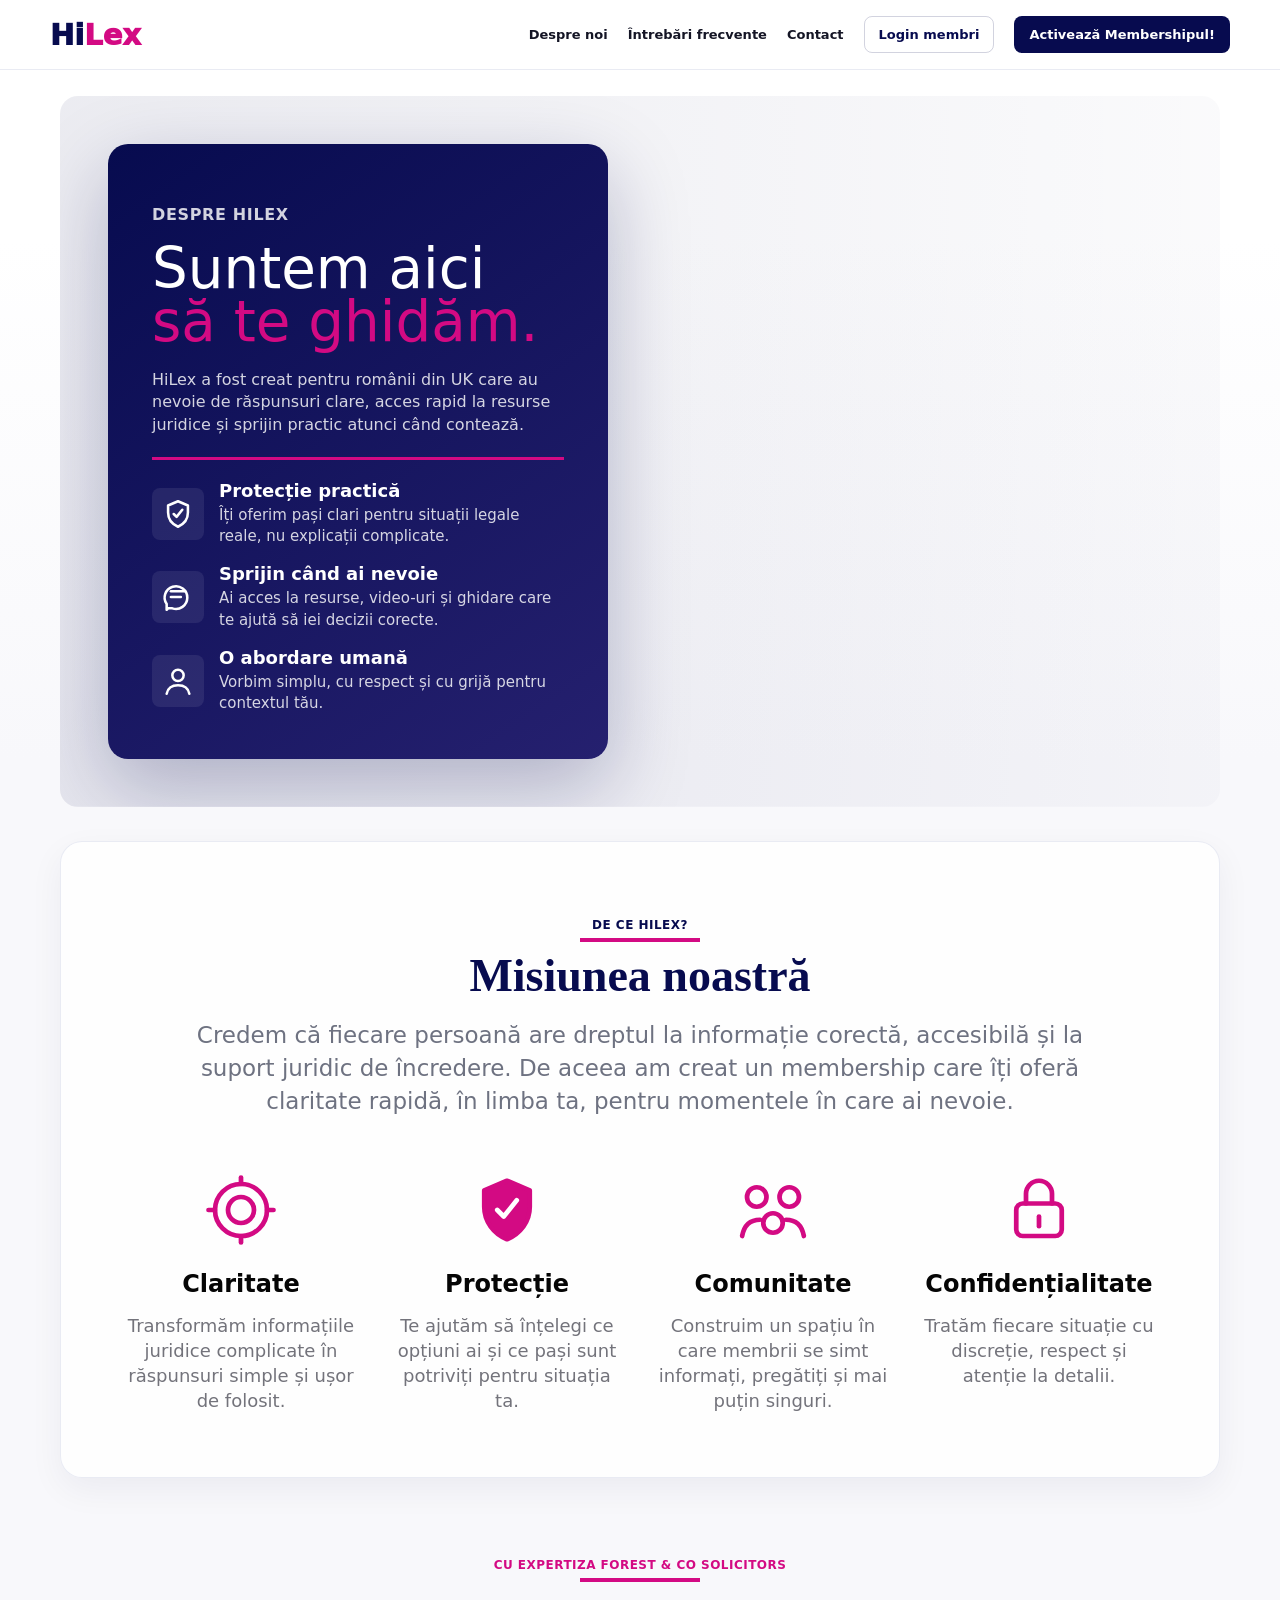
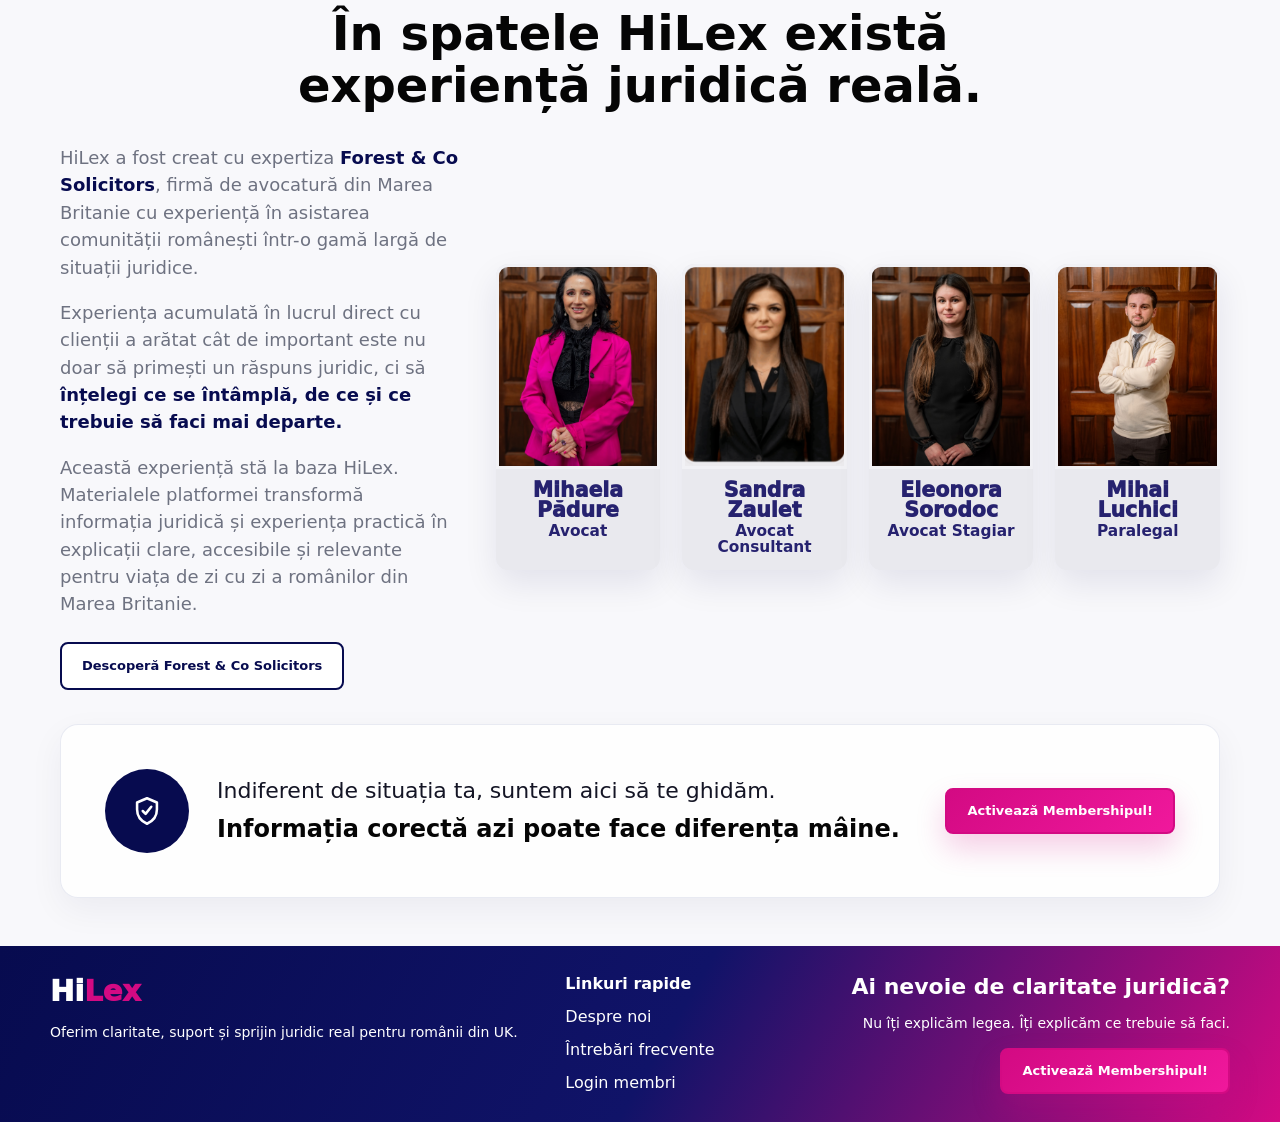
==== commit 9eba8e3b: "commit" ====
--- a/about.html
+++ b/about.html
@@ -106,32 +106,60 @@
         </div>
       </section>
 
-      <section class="about-team">
-        <div class="about-team-intro">
-          <p class="mini-label">Cum te ajută HiLex</p>
-          <h2>Ghidare practică. Răspunsuri care contează.</h2>
-          <p>
-            HiLex îți oferă acces la conținut exclusiv, resurse și suport juridic
-            structurat pentru viața ta în UK: familie, imigrație, poliție,
-            documente importante și situații în care trebuie să acționezi corect.
-          </p>
+      <section class="about-expertise">
+        <div class="about-expertise-heading">
+          <p class="mini-label">Cu expertiza Forest &amp; Co Solicitors</p>
+          <h2>În spatele HiLex există experiență juridică reală.</h2>
         </div>
-        <div class="about-support-grid">
-          <article>
-            <span>01</span>
-            <h3>Explicații clare</h3>
-            <p>Video-uri și ghiduri care îți arată ce trebuie să faci în situații concrete.</p>
-          </article>
-          <article>
-            <span>02</span>
-            <h3>Acces rapid</h3>
-            <p>Intri în platformă imediat după activare și ai resursele la îndemână.</p>
-          </article>
-          <article>
-            <span>03</span>
-            <h3>Suport personalizat</h3>
-            <p>Folosești creditul inclus pentru consultanță sau asistență juridică adaptată cazului tău.</p>
-          </article>
+        <div class="about-expertise-layout">
+          <div class="about-expertise-copy">
+            <p>
+              HiLex a fost creat cu expertiza <strong>Forest &amp; Co Solicitors</strong>,
+              firmă de avocatură din Marea Britanie cu experiență în asistarea
+              comunității românești într-o gamă largă de situații juridice.
+            </p>
+            <p>
+              Experiența acumulată în lucrul direct cu clienții a arătat cât de
+              important este nu doar să primești un răspuns juridic, ci să
+              <strong>înțelegi ce se întâmplă, de ce și ce trebuie să faci mai departe.</strong>
+            </p>
+            <p>
+              Această experiență stă la baza HiLex. Materialele platformei transformă
+              informația juridică și experiența practică în explicații clare,
+              accesibile și relevante pentru viața de zi cu zi a românilor din Marea Britanie.
+            </p>
+            <a class="button secondary expertise-link" href="https://fcos.co.uk/ro/">Descoperă Forest &amp; Co Solicitors</a>
+          </div>
+          <div class="team-card-grid">
+            <article class="team-card">
+              <img src="assets/team-mihaela.jpg" alt="Mihaela Pădure" />
+              <div>
+                <h3>Mihaela Pădure</h3>
+                <p>Avocat</p>
+              </div>
+            </article>
+            <article class="team-card">
+              <img src="assets/team-sandra.png" alt="Sandra Zaulet" />
+              <div>
+                <h3>Sandra Zaulet</h3>
+                <p>Avocat Consultant</p>
+              </div>
+            </article>
+            <article class="team-card">
+              <img src="assets/team-eleonora.jpg" alt="Eleonora Sorodoc" />
+              <div>
+                <h3>Eleonora Sorodoc</h3>
+                <p>Avocat Stagiar</p>
+              </div>
+            </article>
+            <article class="team-card">
+              <img src="assets/team-mihai.jpg" alt="Mihai Luchici" />
+              <div>
+                <h3>Mihai Luchici</h3>
+                <p>Paralegal</p>
+              </div>
+            </article>
+          </div>
         </div>
       </section>
 
--- a/styles.css
+++ b/styles.css
@@ -1042,8 +1042,8 @@
 }
 
 .about-hero {
-  margin: 34px auto 0;
-  max-width: min(1280px, calc(100vw - 44px));
+  margin: 26px auto 0;
+  max-width: min(1160px, calc(100vw - 56px));
 }
 
 .about-hero-image {
@@ -1053,10 +1053,10 @@
     url("https://images.unsplash.com/photo-1518005020951-eccb494ad742?auto=format&fit=crop&w=1800&q=80");
   background-position: center;
   background-size: cover;
-  border-radius: 22px;
+  border-radius: 18px;
   display: flex;
-  min-height: 690px;
-  padding: clamp(28px, 5vw, 70px);
+  min-height: 560px;
+  padding: clamp(24px, 4vw, 48px);
   position: relative;
   overflow: hidden;
 }
@@ -1066,17 +1066,17 @@
   border-radius: 20px;
   box-shadow: 0 28px 80px rgba(7, 11, 79, 0.26);
   color: var(--white);
-  max-width: 540px;
-  padding: clamp(30px, 4.5vw, 54px);
+  max-width: 500px;
+  padding: clamp(28px, 3.8vw, 44px);
 }
 
 .about-hero-panel h1 {
   color: var(--white);
   font-family: inherit;
-  font-size: clamp(44px, 5vw, 74px);
+  font-size: clamp(40px, 4.4vw, 62px);
   font-weight: 400;
   line-height: 0.94;
-  margin: 12px 0 24px;
+  margin: 10px 0 20px;
   max-width: 100%;
 }
 
@@ -1086,38 +1086,38 @@
 
 .about-hero-panel p {
   color: rgba(255, 255, 255, 0.82);
-  font-size: 18px;
+  font-size: 16px;
   line-height: 1.42;
 }
 
 .about-panel-line {
   background: var(--pink);
   height: 3px;
-  margin: 24px 0;
+  margin: 20px 0;
   width: 100%;
 }
 
 .about-proof-list {
   display: grid;
-  gap: 20px;
+  gap: 16px;
 }
 
 .about-proof-list article {
   align-items: center;
   display: grid;
-  gap: 18px;
-  grid-template-columns: 58px minmax(0, 1fr);
+  gap: 15px;
+  grid-template-columns: 52px minmax(0, 1fr);
 }
 
 .about-proof-list strong {
   color: var(--white);
   display: block;
-  font-size: 20px;
+  font-size: 18px;
   margin-bottom: 4px;
 }
 
 .about-proof-list p {
-  font-size: 17px;
+  font-size: 15px;
   margin: 0;
 }
 
@@ -1127,9 +1127,9 @@
   border-radius: 8px;
   color: var(--white);
   display: inline-flex;
-  height: 58px;
+  height: 52px;
   justify-content: center;
-  width: 58px;
+  width: 52px;
 }
 
 .about-proof-icon svg,
@@ -1147,8 +1147,8 @@
 .about-mission,
 .about-team,
 .about-cta {
-  margin: 42px auto 0;
-  max-width: min(1280px, calc(100vw - 44px));
+  margin: 34px auto 0;
+  max-width: min(1160px, calc(100vw - 56px));
 }
 
 .about-mission {
@@ -1257,6 +1257,117 @@
   color: var(--muted);
   font-size: 20px;
   line-height: 1.55;
+}
+
+.about-expertise {
+  margin: 44px auto 0;
+  max-width: min(1160px, calc(100vw - 56px));
+  padding: 24px 0 0;
+}
+
+.about-expertise-heading {
+  margin: 0 auto 32px;
+  max-width: 840px;
+  text-align: center;
+}
+
+.about-expertise-heading .mini-label {
+  display: inline-flex;
+  position: relative;
+}
+
+.about-expertise-heading .mini-label::after {
+  background: var(--pink);
+  bottom: -10px;
+  content: "";
+  height: 4px;
+  left: 50%;
+  position: absolute;
+  transform: translateX(-50%);
+  width: 120px;
+}
+
+.about-expertise-heading h2 {
+  color: #050505;
+  font-family: inherit;
+  font-size: clamp(32px, 4vw, 48px);
+  font-weight: 900;
+  line-height: 1.08;
+  margin-top: 24px;
+}
+
+.about-expertise-layout {
+  align-items: center;
+  display: grid;
+  gap: 36px;
+  grid-template-columns: minmax(280px, 0.8fr) minmax(0, 1.45fr);
+}
+
+.about-expertise-copy {
+  color: var(--muted);
+  font-size: 18px;
+  line-height: 1.52;
+}
+
+.about-expertise-copy p {
+  margin: 0 0 18px;
+}
+
+.about-expertise-copy strong {
+  color: var(--navy);
+  font-weight: 900;
+}
+
+.expertise-link {
+  margin-top: 6px;
+}
+
+.team-card-grid {
+  display: grid;
+  gap: 22px;
+  grid-template-columns: repeat(4, minmax(0, 1fr));
+}
+
+.team-card {
+  background: #e9e9ee;
+  border-radius: 12px;
+  box-shadow: 0 14px 34px rgba(7, 11, 79, 0.09);
+  overflow: hidden;
+  text-align: center;
+}
+
+.team-card img {
+  aspect-ratio: 4 / 5;
+  border: 3px solid #f1f1f5;
+  border-radius: 12px 12px 0 0;
+  display: block;
+  height: auto;
+  object-fit: cover;
+  object-position: center 18%;
+  width: 100%;
+}
+
+.team-card:nth-child(2) img {
+  object-position: center top;
+}
+
+.team-card div {
+  padding: 12px 10px 15px;
+}
+
+.team-card h3 {
+  color: #26226f;
+  font-size: clamp(18px, 1.6vw, 25px);
+  font-weight: 950;
+  line-height: 0.95;
+}
+
+.team-card p {
+  color: #26226f;
+  font-size: clamp(14px, 1.2vw, 18px);
+  font-weight: 850;
+  line-height: 1;
+  margin: 4px 0 0;
 }
 
 .about-support-grid {
@@ -1452,12 +1563,14 @@
   }
 
   .about-values-grid,
-  .about-support-grid {
+  .about-support-grid,
+  .team-card-grid {
     grid-template-columns: repeat(2, minmax(0, 1fr));
   }
 
   .about-team,
-  .about-cta {
+  .about-cta,
+  .about-expertise-layout {
     grid-template-columns: 1fr;
   }
 
@@ -1597,12 +1710,14 @@
 
   .about-mission,
   .about-team,
+  .about-expertise,
   .about-cta {
     max-width: calc(100vw - 28px);
   }
 
   .about-values-grid,
-  .about-support-grid {
+  .about-support-grid,
+  .team-card-grid {
     grid-template-columns: 1fr;
   }
 
@@ -1632,6 +1747,23 @@
     padding-right: 0;
   }
 
+  .about-expertise {
+    margin-top: 34px;
+    padding-top: 8px;
+  }
+
+  .about-expertise-heading {
+    margin-bottom: 26px;
+  }
+
+  .about-expertise-copy {
+    font-size: 16px;
+  }
+
+  .team-card-grid {
+    gap: 14px;
+  }
+
   .about-support-grid article {
     min-height: auto;
   }
@@ -1642,6 +1774,14 @@
 
   .about-cta-icon {
     margin: 0 auto;
+  }
+
+  .team-card h3 {
+    font-size: 20px;
+  }
+
+  .team-card p {
+    font-size: 15px;
   }
 
   .trust-strip article {
@@ -1749,4 +1889,8 @@
   .lead {
     font-size: 16px;
   }
-}
+
+  .team-card-grid {
+    grid-template-columns: 1fr;
+  }
+}
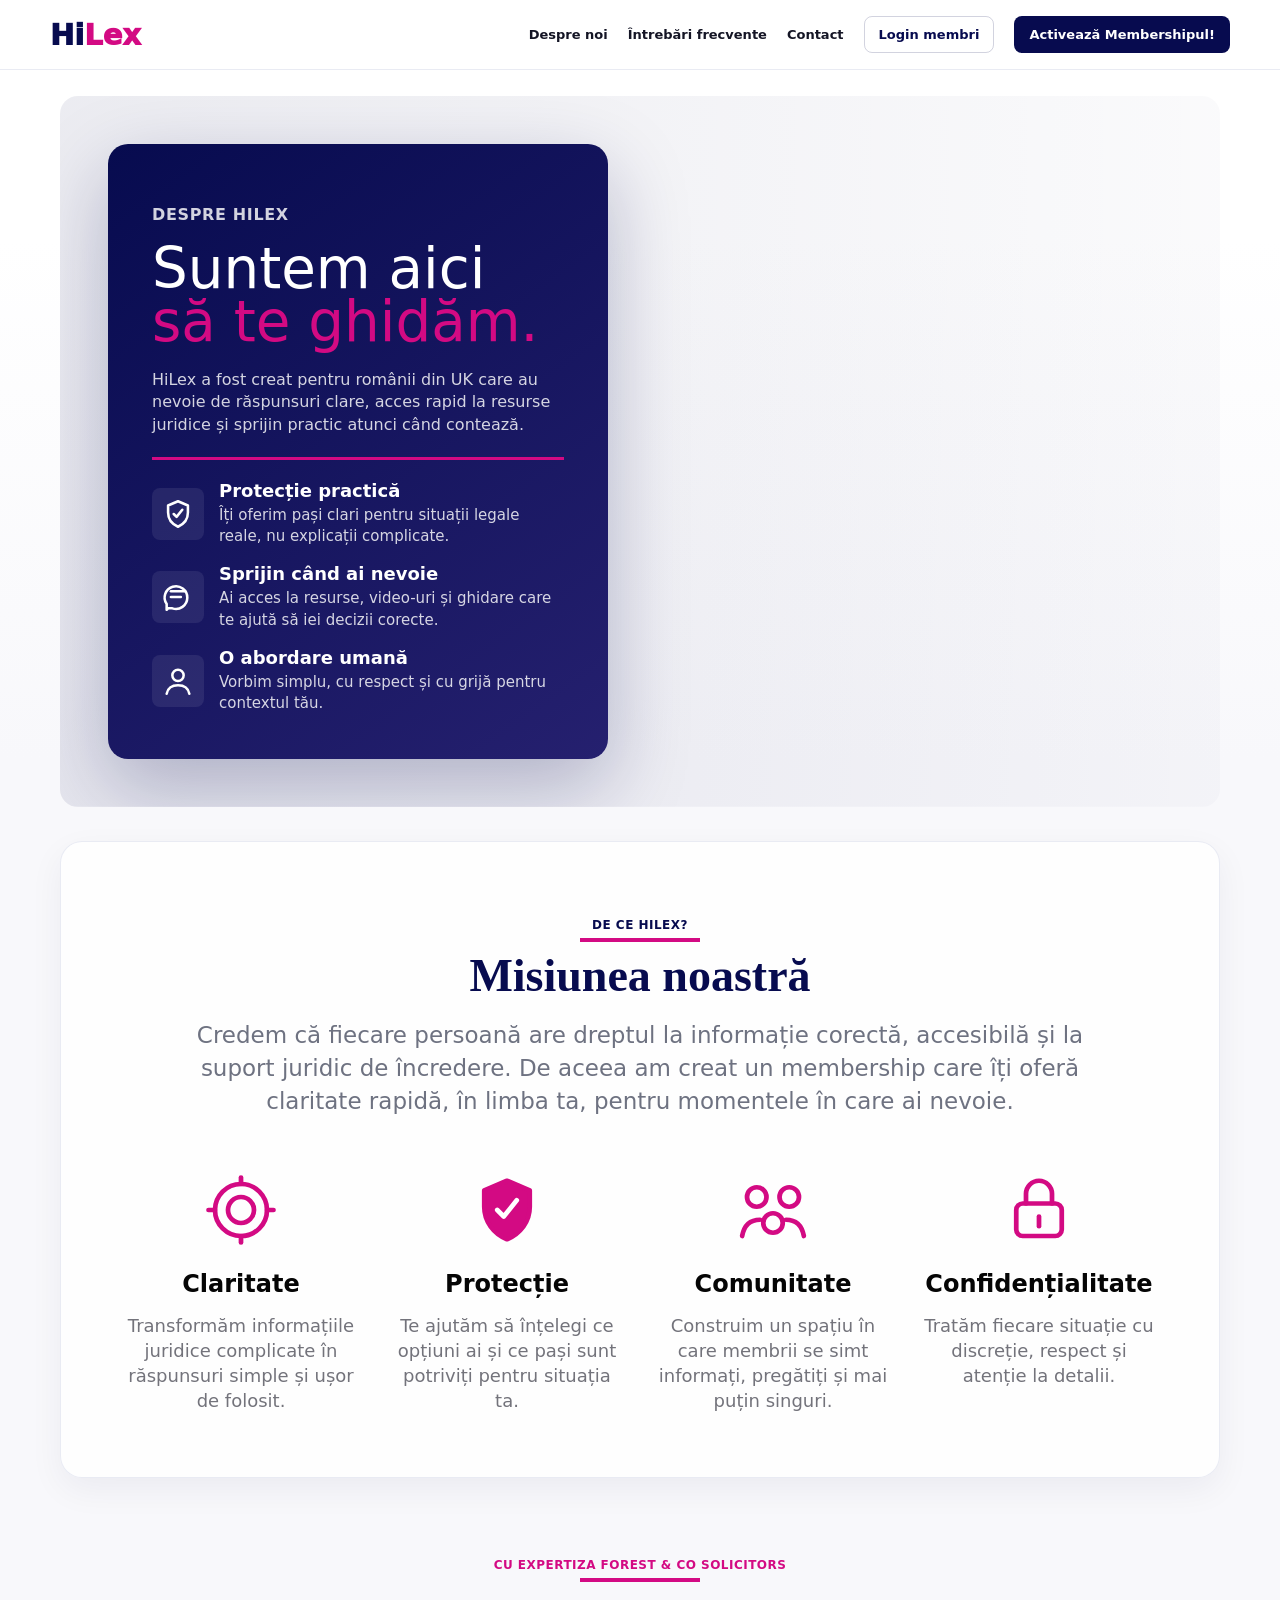
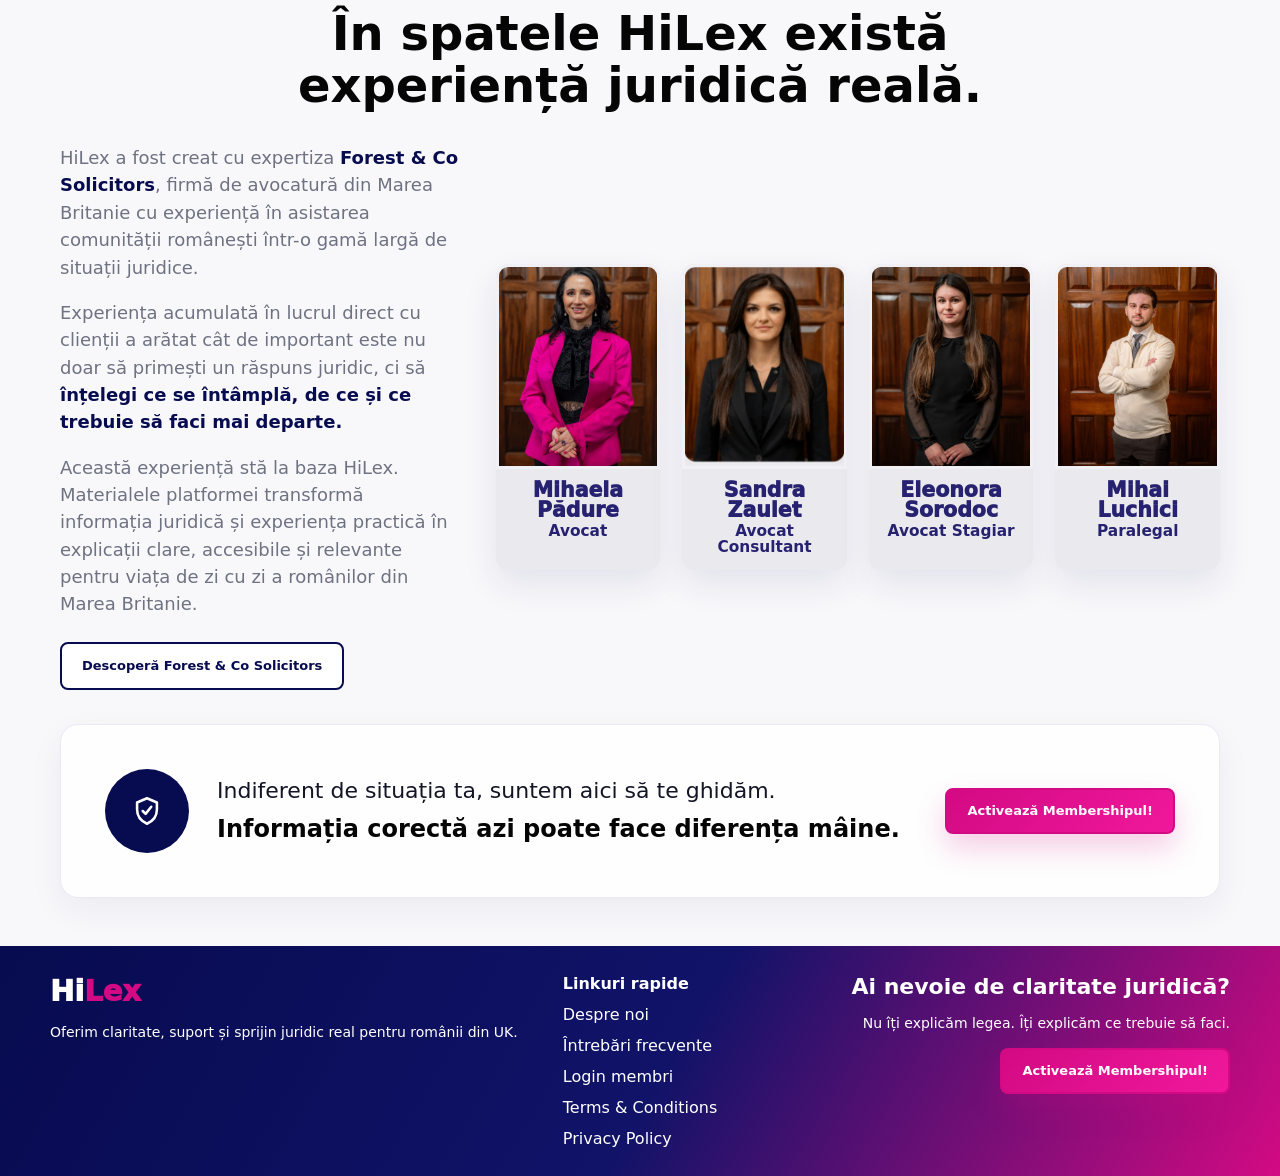
==== commit e4d69636: "Publish HiLex terms and privacy policy and align membership details" ====
--- a/about.html
+++ b/about.html
@@ -185,6 +185,8 @@
         <a href="about.html">Despre noi</a>
         <a href="index.html#faq">Întrebări frecvente</a>
         <a href="https://membersaccess.hilex.co.uk/login">Login membri</a>
+        <a href="terms-and-conditions.html" lang="en">Terms &amp; Conditions</a>
+        <a href="privacy-policy.html" lang="en">Privacy Policy</a>
       </div>
       <div class="footer-cta">
         <h3>Ai nevoie de claritate juridică?</h3>
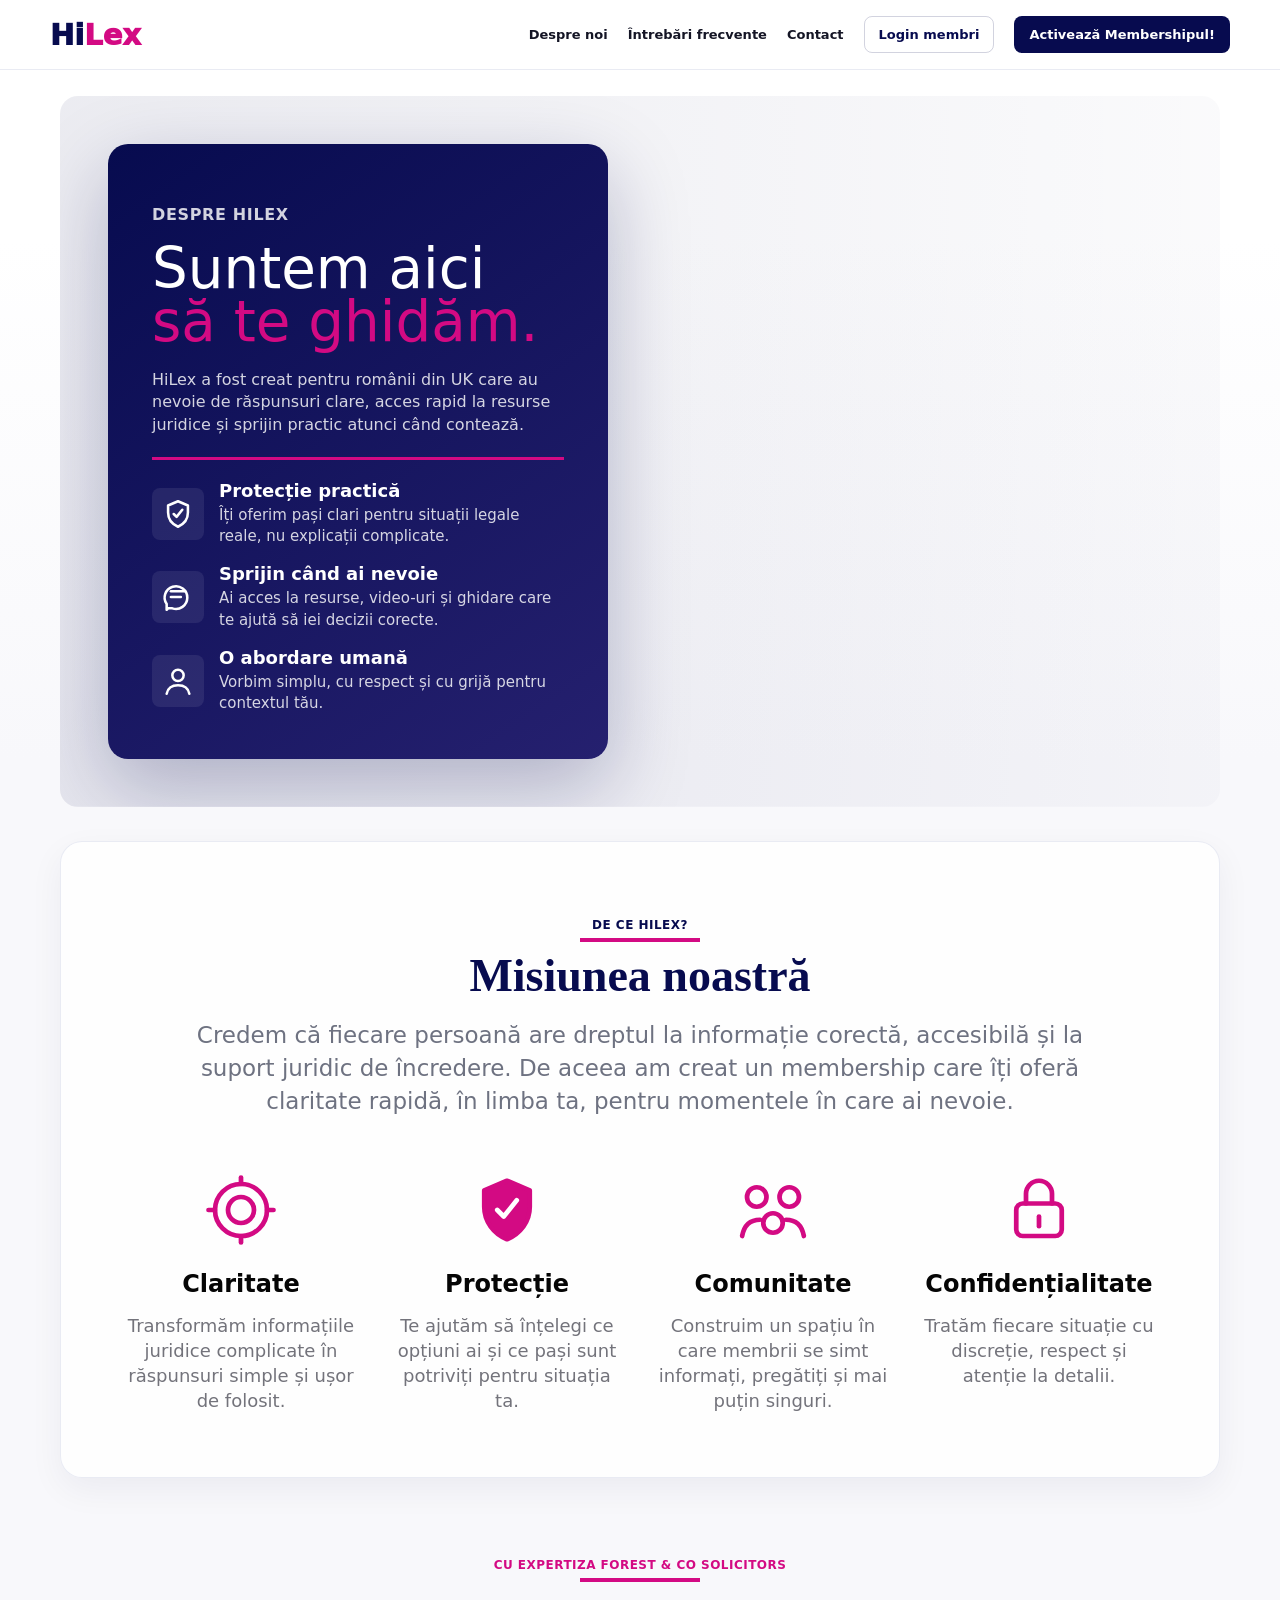
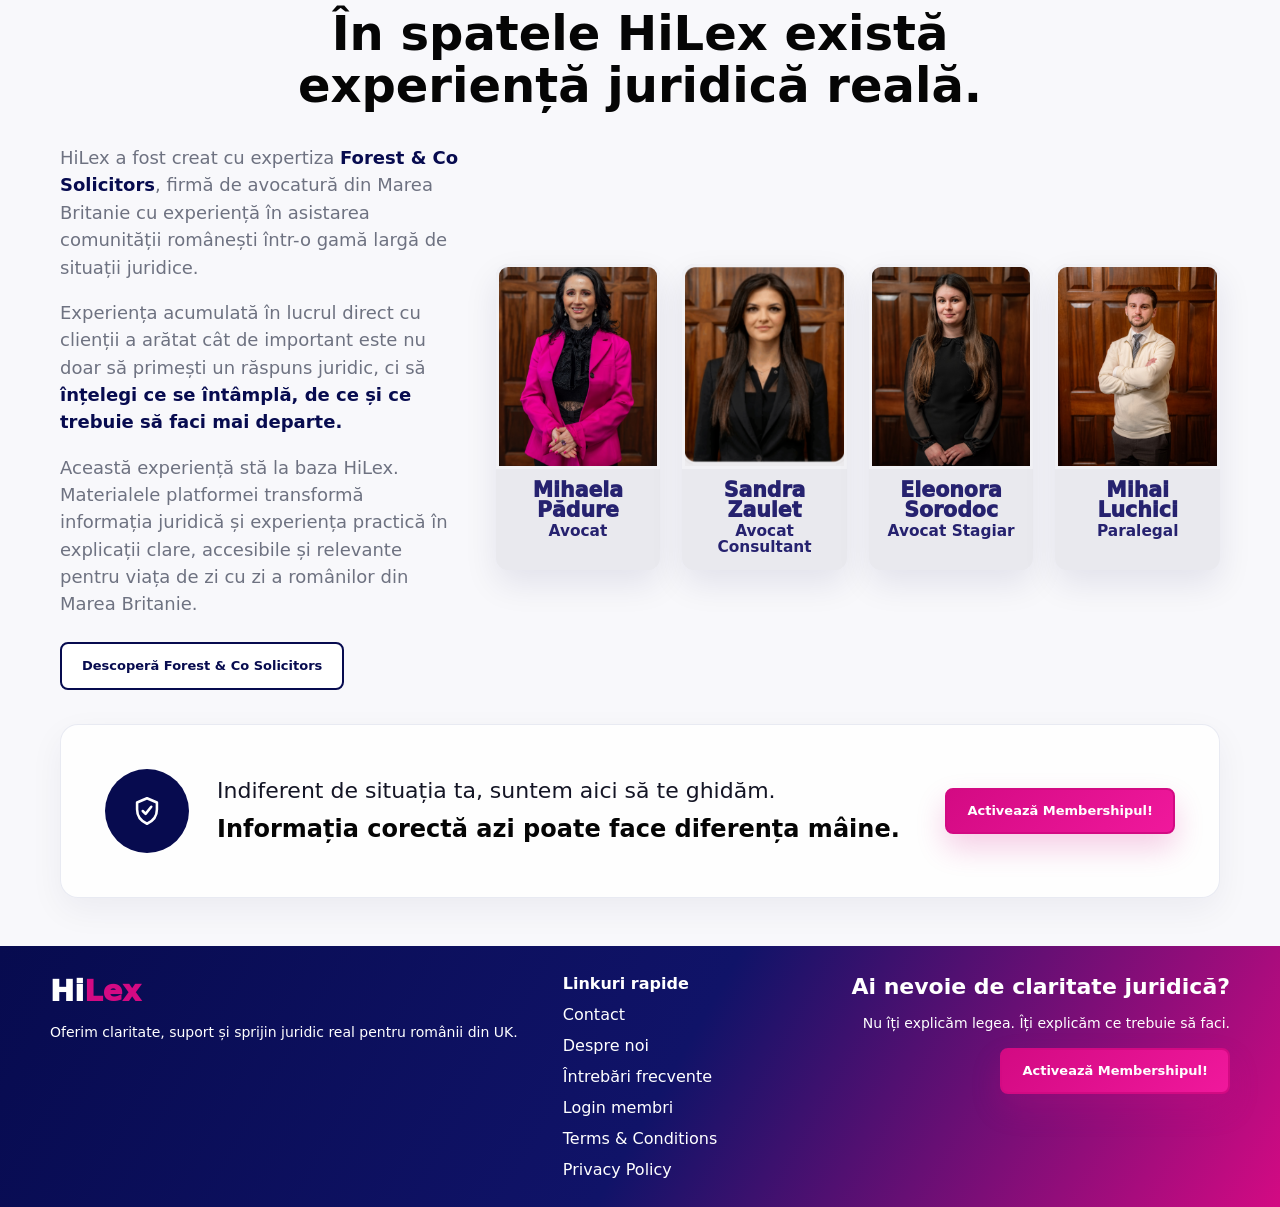
==== commit 85c85918: "Add HiLex contact page with public enquiry form and navigation" ====
--- a/about.html
+++ b/about.html
@@ -16,7 +16,7 @@
       <nav>
         <a href="about.html">Despre noi</a>
         <a href="index.html#faq">Întrebări frecvente</a>
-        <a href="#contact">Contact</a>
+        <a href="contact.html">Contact</a>
         <a class="header-login" href="https://membersaccess.hilex.co.uk/login">Login membri</a>
         <a class="header-cta" href="index.html#pachete">Activează Membershipul!</a>
       </nav>
@@ -182,6 +182,7 @@
       </div>
       <div>
         <strong>Linkuri rapide</strong>
+        <a href="contact.html">Contact</a>
         <a href="about.html">Despre noi</a>
         <a href="index.html#faq">Întrebări frecvente</a>
         <a href="https://membersaccess.hilex.co.uk/login">Login membri</a>
